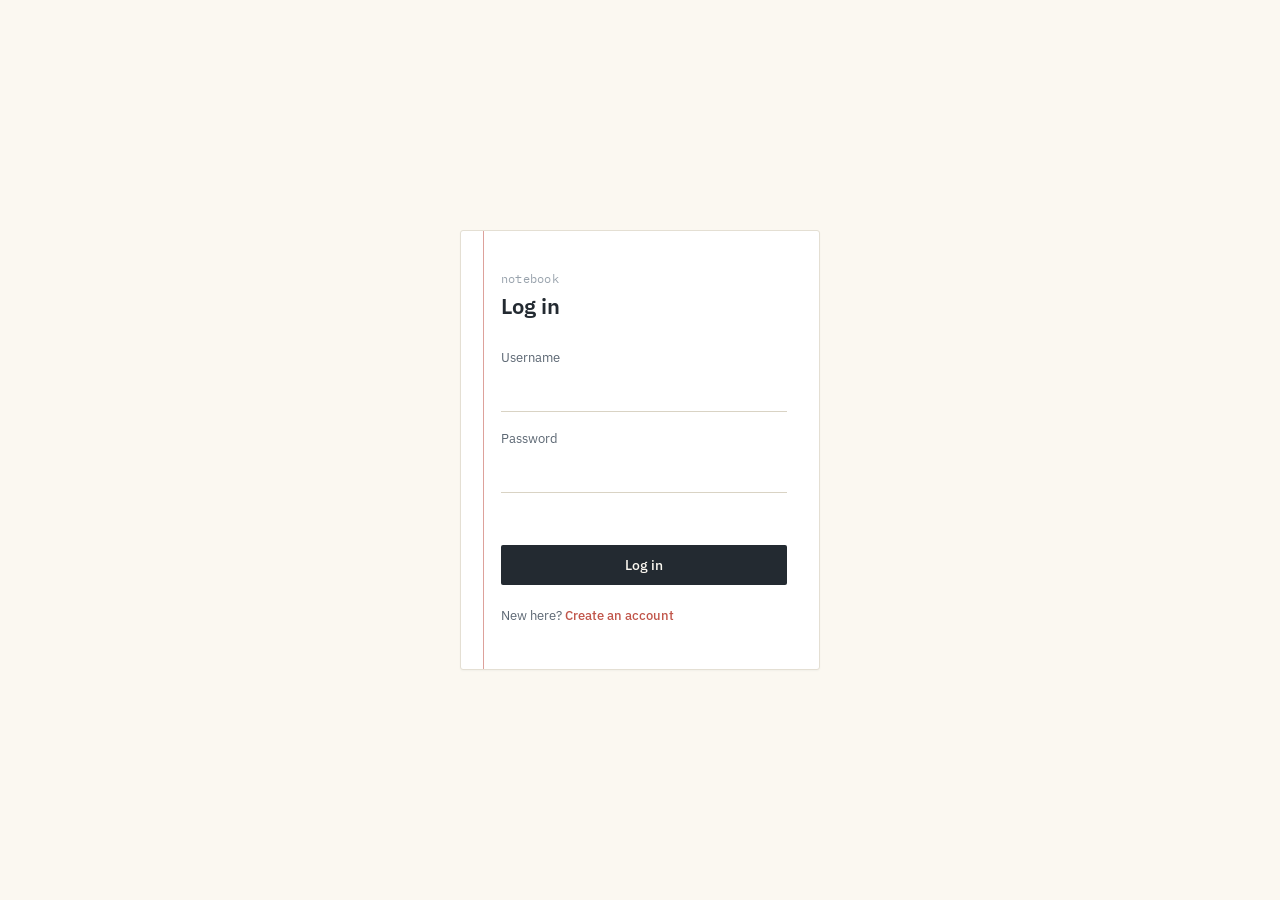
==== src/views/login.html @ a43997a4 "Implement frontend and request API" ====
<!DOCTYPE html>
<html lang="en">
<head>
<meta charset="UTF-8">
<meta name="viewport" content="width=device-width, initial-scale=1">
<title>Log in — Notebook</title>
<link rel="stylesheet" href="../styles/styles.css">
</head>
<body>
  <div class="auth-screen">
    <form class="card" id="login-form" novalidate>
      <p class="card-mark">notebook</p>
      <h1>Log in</h1>

      <div class="field">
        <label for="username">Username</label>
        <input id="username" name="username" type="text" autocomplete="username" required>
      </div>

      <div class="field">
        <label for="password">Password</label>
        <input id="password" name="password" type="password" autocomplete="current-password" required>
      </div>

      <p class="form-message" id="message" role="status" aria-live="polite"></p>

      <button class="btn-primary" type="submit" id="submit-btn">Log in</button>

      <p class="switch-line">New here? <a href="register.html">Create an account</a></p>
    </form>
  </div>

  <script src="../services/api.js"></script>
  <script>
    const form = document.getElementById('login-form');
    const messageEl = document.getElementById('message');
    const submitBtn = document.getElementById('submit-btn');

    function setMessage(text, kind) {
      messageEl.textContent = text || '';
      messageEl.className = 'form-message' + (kind ? ' ' + kind : '');
    }

    form.addEventListener('submit', async (e) => {
      e.preventDefault();
      const username = form.username.value.trim();
      const password = form.password.value;

      if (!username || !password) {
        setMessage('Enter your username and password.', 'error');
        return;
      }

      submitBtn.disabled = true;
      setMessage('Logging in…');

      try {
        await Api.login(username, password);
        window.location.href = 'note.html';
      } catch (err) {
        setMessage(err.message, 'error');
        submitBtn.disabled = false;
      }
    });
  </script>
</body>
</html>
---- src/styles/styles.css ----
/* ============================================
   Notebook — shared styles
   Palette:
     --page      #FBF8F1  warm paper
     --rule      #A9C6D8  faint ruled line (blue-lined pad)
     --margin    #C1554A  red margin rule
     --ink       #232A31  main text, near-black ink
     --ink-soft  #5C6773  secondary ink / placeholder
     --ink-faint #98A2AC  hints, timestamps
     --error     #B3261E
   Type:
     "IBM Plex Sans"  — UI chrome: labels, buttons, nav
     "IBM Plex Mono"  — the note itself, typewritten feel
   ============================================ */

@import url('https://fonts.googleapis.com/css2?family=IBM+Plex+Sans:wght@400;500;600&family=IBM+Plex+Mono:wght@400;500&display=swap');

:root {
  --page: #FBF8F1;
  --rule: #A9C6D8;
  --margin: #C1554A;
  --ink: #232A31;
  --ink-soft: #5C6773;
  --ink-faint: #98A2AC;
  --error: #B3261E;
  --focus: #2F5233;
}

* { box-sizing: border-box; }

html, body {
  height: 100%;
}

body {
  margin: 0;
  background: var(--page);
  color: var(--ink);
  font-family: 'IBM Plex Sans', -apple-system, sans-serif;
  -webkit-font-smoothing: antialiased;
}

a {
  color: var(--margin);
}

button {
  font-family: inherit;
}

/* ---------- Auth pages (login / register) ---------- */

.auth-screen {
  min-height: 100vh;
  display: flex;
  align-items: center;
  justify-content: center;
  padding: 24px;
}

.card {
  position: relative;
  width: 100%;
  max-width: 360px;
  background: #fff;
  border: 1px solid #E4DFD3;
  border-radius: 3px;
  padding: 40px 32px 32px 40px;
  box-shadow: 0 1px 2px rgba(35, 42, 49, 0.04);
}

/* the red margin rule, like a school notebook page */
.card::before {
  content: "";
  position: absolute;
  left: 22px;
  top: 0;
  bottom: 0;
  width: 1px;
  background: var(--margin);
  opacity: 0.55;
}

.card-mark {
  font-family: 'IBM Plex Mono', monospace;
  font-size: 12px;
  letter-spacing: 0.02em;
  color: var(--ink-faint);
  margin: 0 0 6px;
}

.card h1 {
  font-size: 22px;
  font-weight: 600;
  margin: 0 0 28px;
  line-height: 1.3;
}

.field {
  margin-bottom: 18px;
}

.field label {
  display: block;
  font-size: 13px;
  color: var(--ink-soft);
  margin-bottom: 6px;
}

.field input {
  width: 100%;
  padding: 10px 0;
  border: none;
  border-bottom: 1px solid #D9D3C4;
  background: transparent;
  font-size: 15px;
  color: var(--ink);
  font-family: inherit;
}

.field input:focus {
  outline: none;
  border-bottom-color: var(--focus);
}

.field input::placeholder {
  color: var(--ink-faint);
}

.btn-primary {
  width: 100%;
  padding: 11px 0;
  margin-top: 8px;
  background: var(--ink);
  color: var(--page);
  border: none;
  border-radius: 2px;
  font-size: 14px;
  font-weight: 500;
  cursor: pointer;
  transition: background 0.15s ease;
}

.btn-primary:hover {
  background: #000;
}

.btn-primary:disabled {
  background: #C7C2B4;
  cursor: default;
}

.switch-line {
  margin-top: 22px;
  font-size: 13px;
  color: var(--ink-soft);
  text-align: left;
}

.switch-line a {
  text-decoration: none;
  font-weight: 500;
}

.switch-line a:hover {
  text-decoration: underline;
}

.form-message {
  min-height: 18px;
  font-size: 13px;
  margin: -6px 0 14px;
}

.form-message.error {
  color: var(--error);
}

.form-message.ok {
  color: var(--focus);
}

/* ---------- Note page ---------- */

.note-screen {
  min-height: 100vh;
  display: flex;
  flex-direction: column;
}

.note-header {
  display: flex;
  align-items: center;
  justify-content: space-between;
  padding: 18px 28px;
  border-bottom: 1px solid #E4DFD3;
}

.note-header .brand {
  font-family: 'IBM Plex Mono', monospace;
  font-size: 13px;
  color: var(--ink-soft);
  letter-spacing: 0.02em;
}

.note-header .actions {
  display: flex;
  align-items: center;
  gap: 16px;
}

.status {
  font-size: 13px;
  color: var(--ink-faint);
  min-width: 90px;
  text-align: right;
}

.status.saving { color: var(--ink-soft); }
.status.saved { color: var(--focus); }
.status.error { color: var(--error); }

.btn-ghost {
  background: none;
  border: 1px solid #D9D3C4;
  color: var(--ink-soft);
  padding: 7px 14px;
  border-radius: 2px;
  font-size: 13px;
  cursor: pointer;
  transition: border-color 0.15s ease, color 0.15s ease;
}

.btn-ghost:hover {
  border-color: var(--ink-soft);
  color: var(--ink);
}

.note-body {
  flex: 1;
  position: relative;
  padding: 0 0 0 56px;
}

/* the red margin rule down the note page */
.note-body::before {
  content: "";
  position: absolute;
  left: 40px;
  top: 0;
  bottom: 0;
  width: 1px;
  background: var(--margin);
  opacity: 0.5;
}

#note {
  width: 100%;
  height: 100%;
  min-height: calc(100vh - 64px);
  border: none;
  resize: none;
  background-image: repeating-linear-gradient(
    to bottom,
    transparent,
    transparent 30px,
    var(--rule) 31px
  );
  background-attachment: local;
  padding: 22px 32px 32px 24px;
  font-family: 'IBM Plex Mono', monospace;
  font-size: 15px;
  line-height: 31px;
  color: var(--ink);
}

#note:focus {
  outline: none;
}

#note::placeholder {
  color: var(--ink-faint);
  font-style: normal;
}

.note-footer {
  display: flex;
  justify-content: flex-end;
  padding: 14px 28px;
  border-top: 1px solid #E4DFD3;
}

.btn-save {
  padding: 10px 22px;
  background: var(--ink);
  color: var(--page);
  border: none;
  border-radius: 2px;
  font-size: 14px;
  font-weight: 500;
  cursor: pointer;
}

.btn-save:hover {
  background: #000;
}

.btn-save:disabled {
  background: #C7C2B4;
  cursor: default;
}

@media (max-width: 480px) {
  .card {
    padding: 32px 24px 28px 32px;
  }
  .note-body {
    padding-left: 40px;
  }
  .note-body::before {
    left: 26px;
  }
  #note {
    padding-left: 16px;
  }
}

@media (prefers-reduced-motion: reduce) {
  * { transition: none !important; }
}
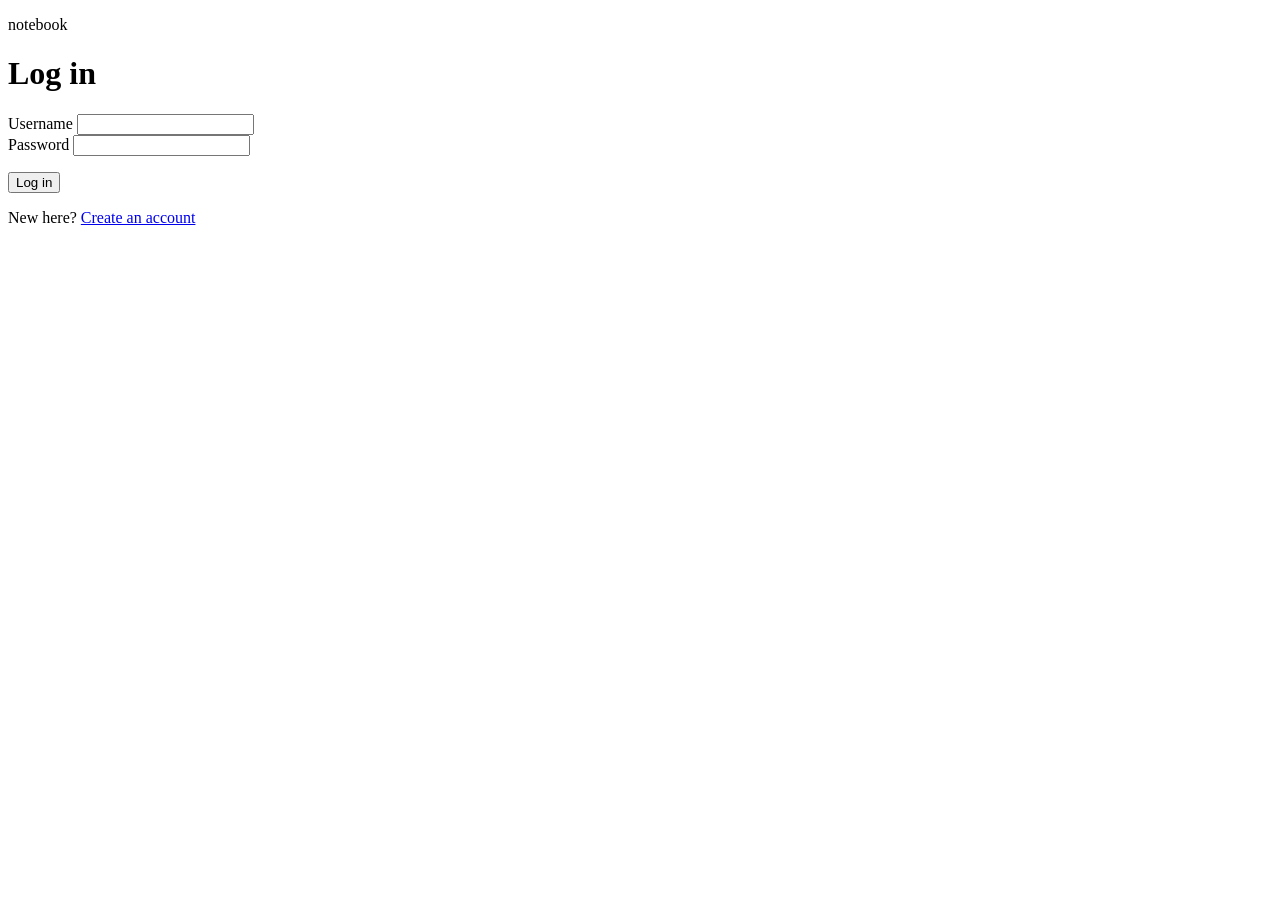
==== commit 64396d46: "Adjust file paths" ====
--- a/src/views/login.html
+++ b/src/views/login.html
@@ -4,7 +4,7 @@
 <meta charset="UTF-8">
 <meta name="viewport" content="width=device-width, initial-scale=1">
 <title>Log in — Notebook</title>
-<link rel="stylesheet" href="../styles/styles.css">
+<link rel="stylesheet" href="/styles/styles.css">
 </head>
 <body>
   <div class="auth-screen">
@@ -30,7 +30,7 @@
     </form>
   </div>
 
-  <script src="../services/api.js"></script>
+  <script src="/api.js"></script>
   <script>
     const form = document.getElementById('login-form');
     const messageEl = document.getElementById('message');
